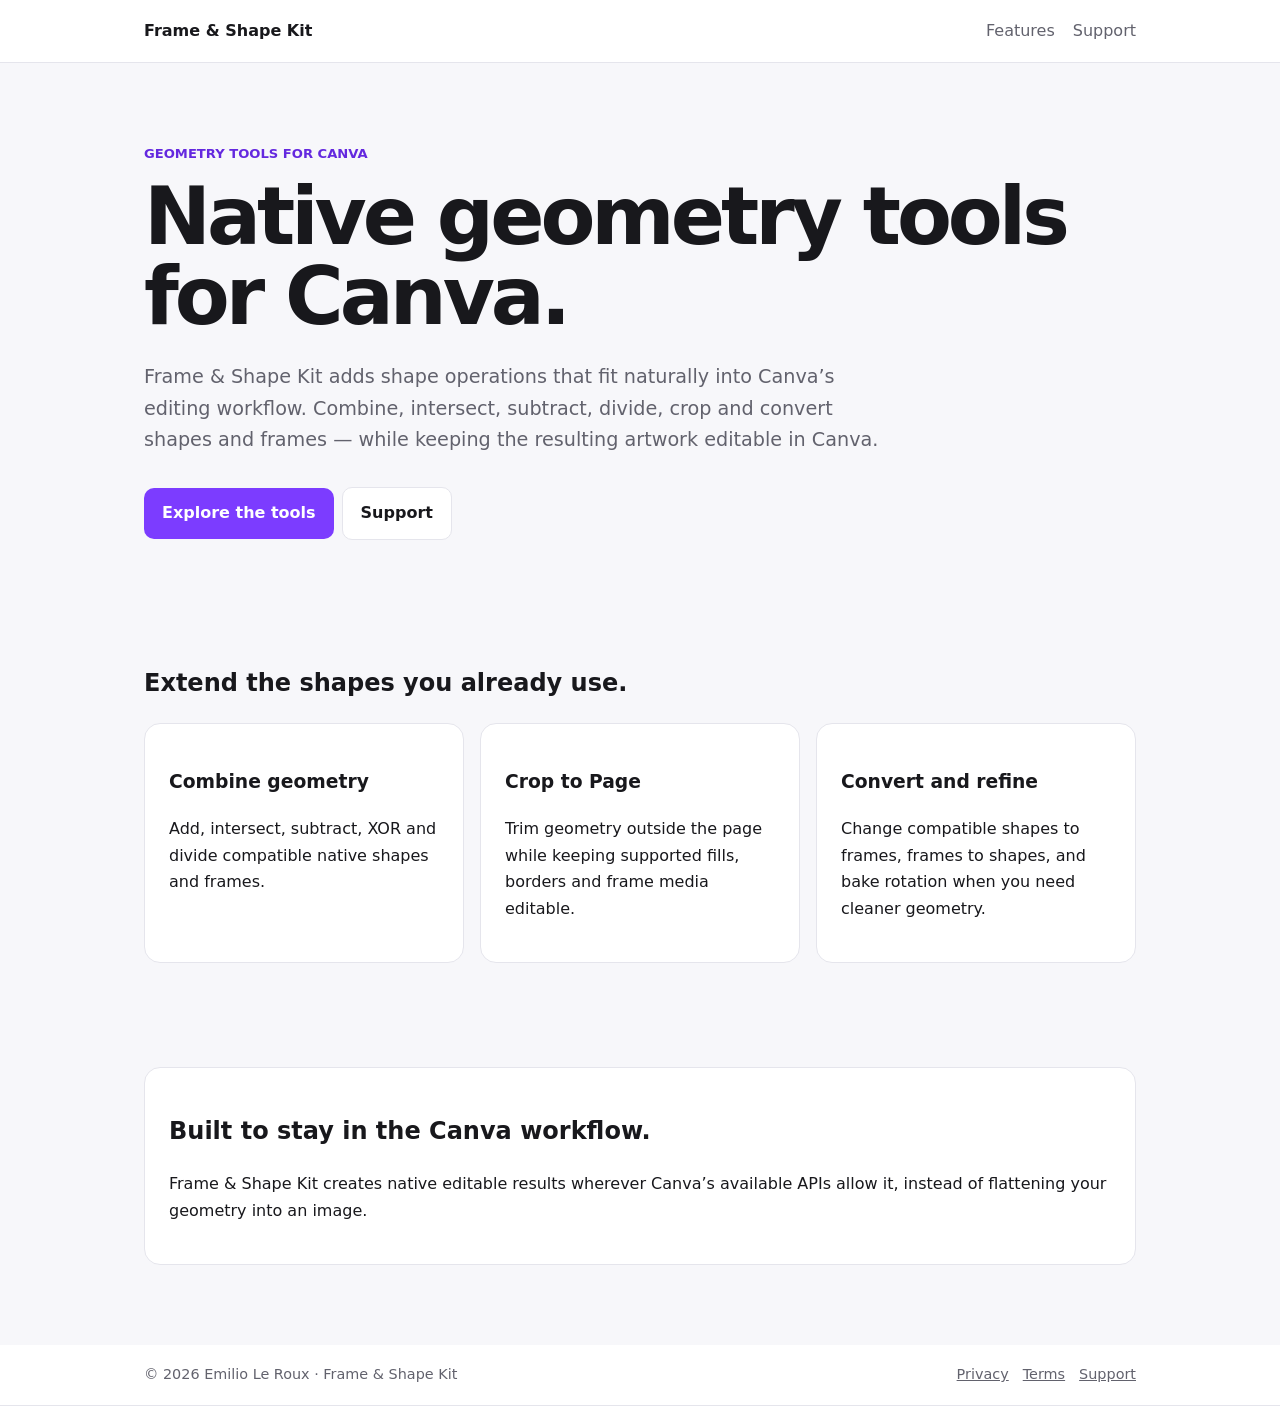
==== frame-shape-kit/index.html @ a9ca42bc "Create Frame & Shape Kit website" ====
<!doctype html><html lang="en"><head><meta charset="utf-8"><meta name="viewport" content="width=device-width,initial-scale=1"><title>Frame & Shape Kit — Geometry tools for Canva</title><meta name="description" content="Frame & Shape Kit for Canva"><link rel="stylesheet" href="/assets/css/styles.css"></head><body><header class="site-header"><nav class="nav"><a class="brand" href="/frame-shape-kit/">Frame &amp; Shape Kit</a><div class="nav-links"><a href="/frame-shape-kit/#features">Features</a><a href="/frame-shape-kit/support/">Support</a></div></nav></header><main><section class="hero"><div class="eyebrow">Geometry tools for Canva</div><h1>Native geometry tools for Canva.</h1><p>Frame &amp; Shape Kit adds shape operations that fit naturally into Canva’s editing workflow. Combine, intersect, subtract, divide, crop and convert shapes and frames — while keeping the resulting artwork editable in Canva.</p><a class="button" href="#features">Explore the tools</a><a class="button secondary" href="/frame-shape-kit/support/">Support</a></section><section class="section" id="features"><h2>Extend the shapes you already use.</h2><div class="grid"><div class="card"><h3>Combine geometry</h3><p>Add, intersect, subtract, XOR and divide compatible native shapes and frames.</p></div><div class="card"><h3>Crop to Page</h3><p>Trim geometry outside the page while keeping supported fills, borders and frame media editable.</p></div><div class="card"><h3>Convert and refine</h3><p>Change compatible shapes to frames, frames to shapes, and bake rotation when you need cleaner geometry.</p></div></div></section><section class="section"><div class="card"><h2>Built to stay in the Canva workflow.</h2><p>Frame &amp; Shape Kit creates native editable results wherever Canva’s available APIs allow it, instead of flattening your geometry into an image.</p></div></section></main><footer><div class="footer"><span>© 2026 Emilio Le Roux · Frame &amp; Shape Kit</span><span><a href="/frame-shape-kit/privacy/">Privacy</a><a href="/frame-shape-kit/terms/">Terms</a><a href="/frame-shape-kit/support/">Support</a></span></div></footer></body></html>
---- assets/css/styles.css ----
*{box-sizing:border-box}body{margin:0;font-family:Inter,system-ui,sans-serif;color:#18181c;background:#f7f7fa;line-height:1.65}a{color:#6428df}.nav,.footer{max-width:1040px;margin:auto;padding:18px 24px;display:flex;justify-content:space-between;gap:18px;flex-wrap:wrap}.site-header,footer{background:#fff;border-bottom:1px solid #e5e5ec}.brand{font-weight:800;color:#18181c;text-decoration:none}.nav-links{display:flex;gap:18px}.nav-links a{color:#62626d;text-decoration:none}.hero,.section{max-width:1040px;margin:auto;padding:80px 24px}.section{padding-top:24px}.eyebrow{color:#6428df;font-weight:800;text-transform:uppercase;font-size:.82rem}h1{font-size:clamp(2.6rem,7vw,5rem);line-height:1;letter-spacing:-.05em;margin:12px 0 24px}.hero p{max-width:740px;font-size:1.2rem;color:#62626d}.grid{display:grid;grid-template-columns:repeat(3,1fr);gap:16px}.card,.document{background:#fff;border:1px solid #e5e5ec;border-radius:16px;padding:24px}.document{max-width:800px;margin:56px auto;padding:48px}.document h1{font-size:clamp(2.3rem,5vw,3.8rem)}.document p,.document li{color:#404049}.note{background:#f1edff;border:1px solid #ded3ff;border-radius:12px;padding:16px}.button{display:inline-block;background:#7c3cff;color:#fff;text-decoration:none;font-weight:750;padding:12px 18px;border-radius:10px;margin:12px 8px 0 0}.button.secondary{background:#fff;color:#18181c;border:1px solid #e5e5ec}.footer{color:#62626d;font-size:.9rem}.footer a{margin-left:14px;color:#62626d}@media(max-width:760px){.grid{grid-template-columns:1fr}.document{margin:20px 14px;padding:26px 20px}}
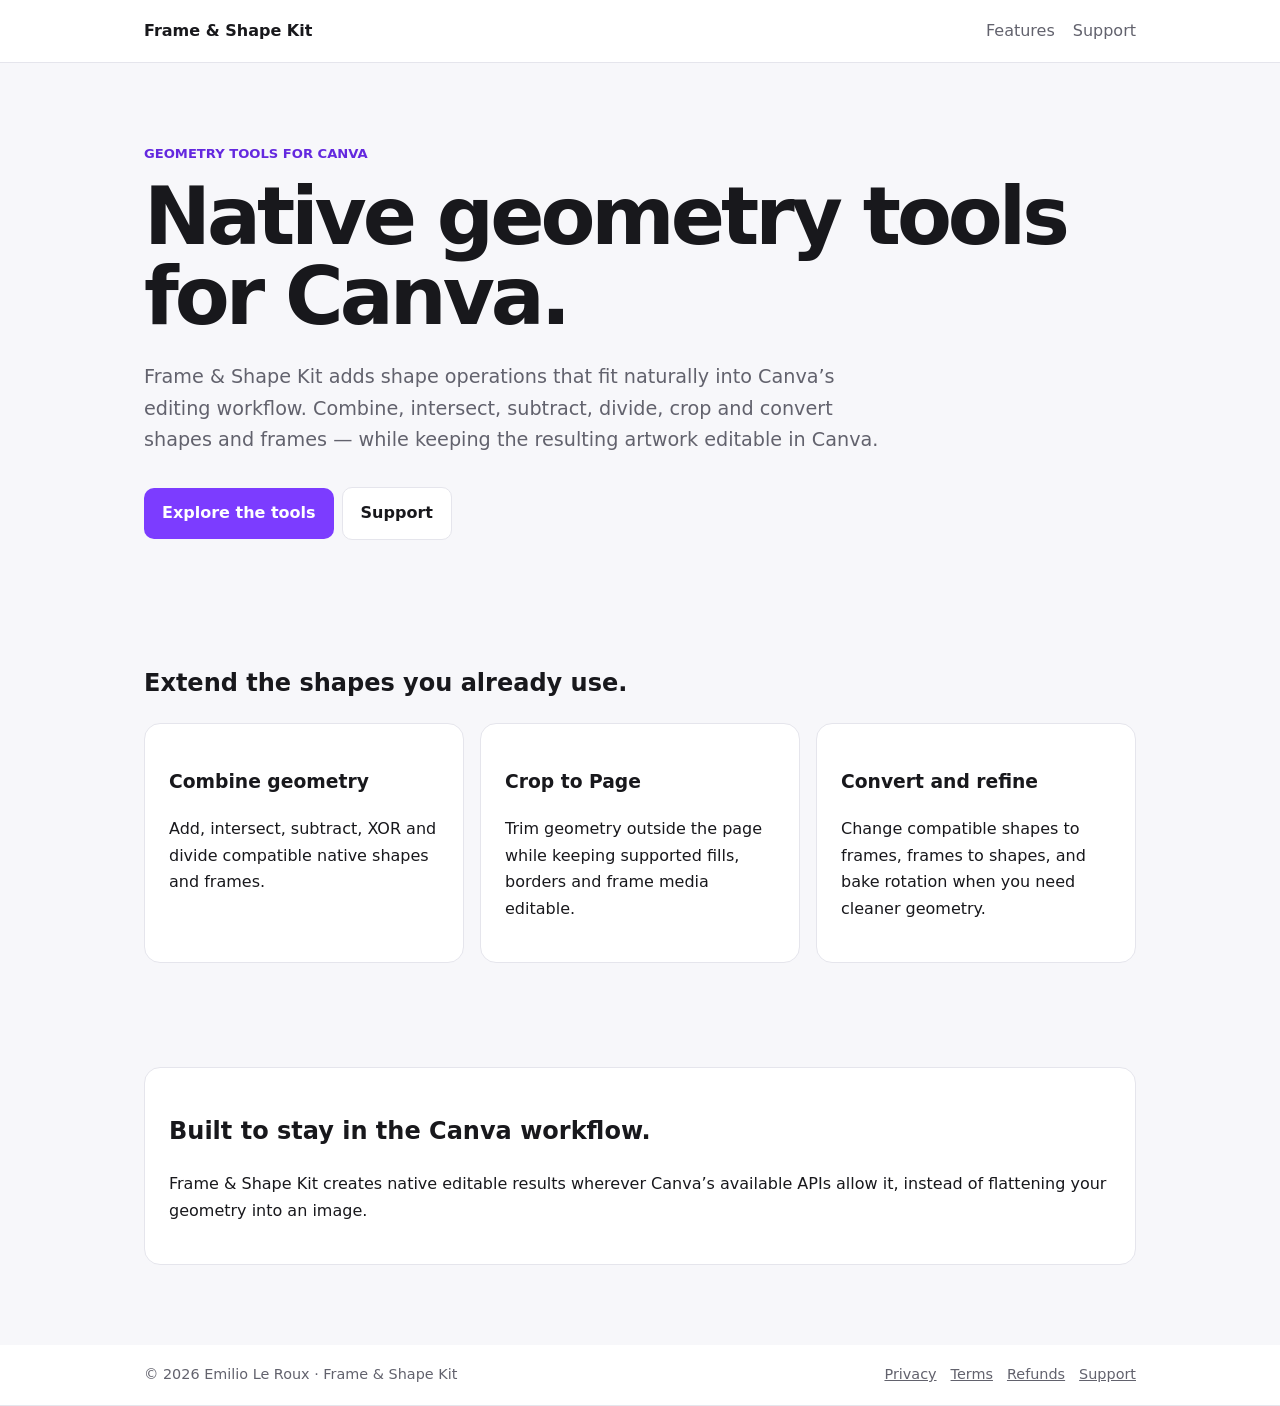
==== commit 77f44437: "Update index.html" ====
--- a/frame-shape-kit/index.html
+++ b/frame-shape-kit/index.html
@@ -1 +1 @@
-<!doctype html><html lang="en"><head><meta charset="utf-8"><meta name="viewport" content="width=device-width,initial-scale=1"><title>Frame & Shape Kit — Geometry tools for Canva</title><meta name="description" content="Frame & Shape Kit for Canva"><link rel="stylesheet" href="/assets/css/styles.css"></head><body><header class="site-header"><nav class="nav"><a class="brand" href="/frame-shape-kit/">Frame &amp; Shape Kit</a><div class="nav-links"><a href="/frame-shape-kit/#features">Features</a><a href="/frame-shape-kit/support/">Support</a></div></nav></header><main><section class="hero"><div class="eyebrow">Geometry tools for Canva</div><h1>Native geometry tools for Canva.</h1><p>Frame &amp; Shape Kit adds shape operations that fit naturally into Canva’s editing workflow. Combine, intersect, subtract, divide, crop and convert shapes and frames — while keeping the resulting artwork editable in Canva.</p><a class="button" href="#features">Explore the tools</a><a class="button secondary" href="/frame-shape-kit/support/">Support</a></section><section class="section" id="features"><h2>Extend the shapes you already use.</h2><div class="grid"><div class="card"><h3>Combine geometry</h3><p>Add, intersect, subtract, XOR and divide compatible native shapes and frames.</p></div><div class="card"><h3>Crop to Page</h3><p>Trim geometry outside the page while keeping supported fills, borders and frame media editable.</p></div><div class="card"><h3>Convert and refine</h3><p>Change compatible shapes to frames, frames to shapes, and bake rotation when you need cleaner geometry.</p></div></div></section><section class="section"><div class="card"><h2>Built to stay in the Canva workflow.</h2><p>Frame &amp; Shape Kit creates native editable results wherever Canva’s available APIs allow it, instead of flattening your geometry into an image.</p></div></section></main><footer><div class="footer"><span>© 2026 Emilio Le Roux · Frame &amp; Shape Kit</span><span><a href="/frame-shape-kit/privacy/">Privacy</a><a href="/frame-shape-kit/terms/">Terms</a><a href="/frame-shape-kit/support/">Support</a></span></div></footer></body></html>+<!doctype html><html lang="en"><head><meta charset="utf-8"><meta name="viewport" content="width=device-width,initial-scale=1"><title>Frame & Shape Kit — Geometry tools for Canva</title><meta name="description" content="Frame & Shape Kit for Canva"><link rel="stylesheet" href="/assets/css/styles.css"></head><body><header class="site-header"><nav class="nav"><a class="brand" href="/frame-shape-kit/">Frame &amp; Shape Kit</a><div class="nav-links"><a href="/frame-shape-kit/#features">Features</a><a href="/frame-shape-kit/support/">Support</a></div></nav></header><main><section class="hero"><div class="eyebrow">Geometry tools for Canva</div><h1>Native geometry tools for Canva.</h1><p>Frame &amp; Shape Kit adds shape operations that fit naturally into Canva’s editing workflow. Combine, intersect, subtract, divide, crop and convert shapes and frames — while keeping the resulting artwork editable in Canva.</p><a class="button" href="#features">Explore the tools</a><a class="button secondary" href="/frame-shape-kit/support/">Support</a></section><section class="section" id="features"><h2>Extend the shapes you already use.</h2><div class="grid"><div class="card"><h3>Combine geometry</h3><p>Add, intersect, subtract, XOR and divide compatible native shapes and frames.</p></div><div class="card"><h3>Crop to Page</h3><p>Trim geometry outside the page while keeping supported fills, borders and frame media editable.</p></div><div class="card"><h3>Convert and refine</h3><p>Change compatible shapes to frames, frames to shapes, and bake rotation when you need cleaner geometry.</p></div></div></section><section class="section"><div class="card"><h2>Built to stay in the Canva workflow.</h2><p>Frame &amp; Shape Kit creates native editable results wherever Canva’s available APIs allow it, instead of flattening your geometry into an image.</p></div></section></main><footer><div class="footer"><span>© 2026 Emilio Le Roux · Frame &amp; Shape Kit</span><span><a href="/frame-shape-kit/privacy/">Privacy</a><a href="/frame-shape-kit/terms/">Terms</a><a href="/frame-shape-kit/refunds/">Refunds</a><a href="/frame-shape-kit/support/">Support</a></span></div></footer></body></html>
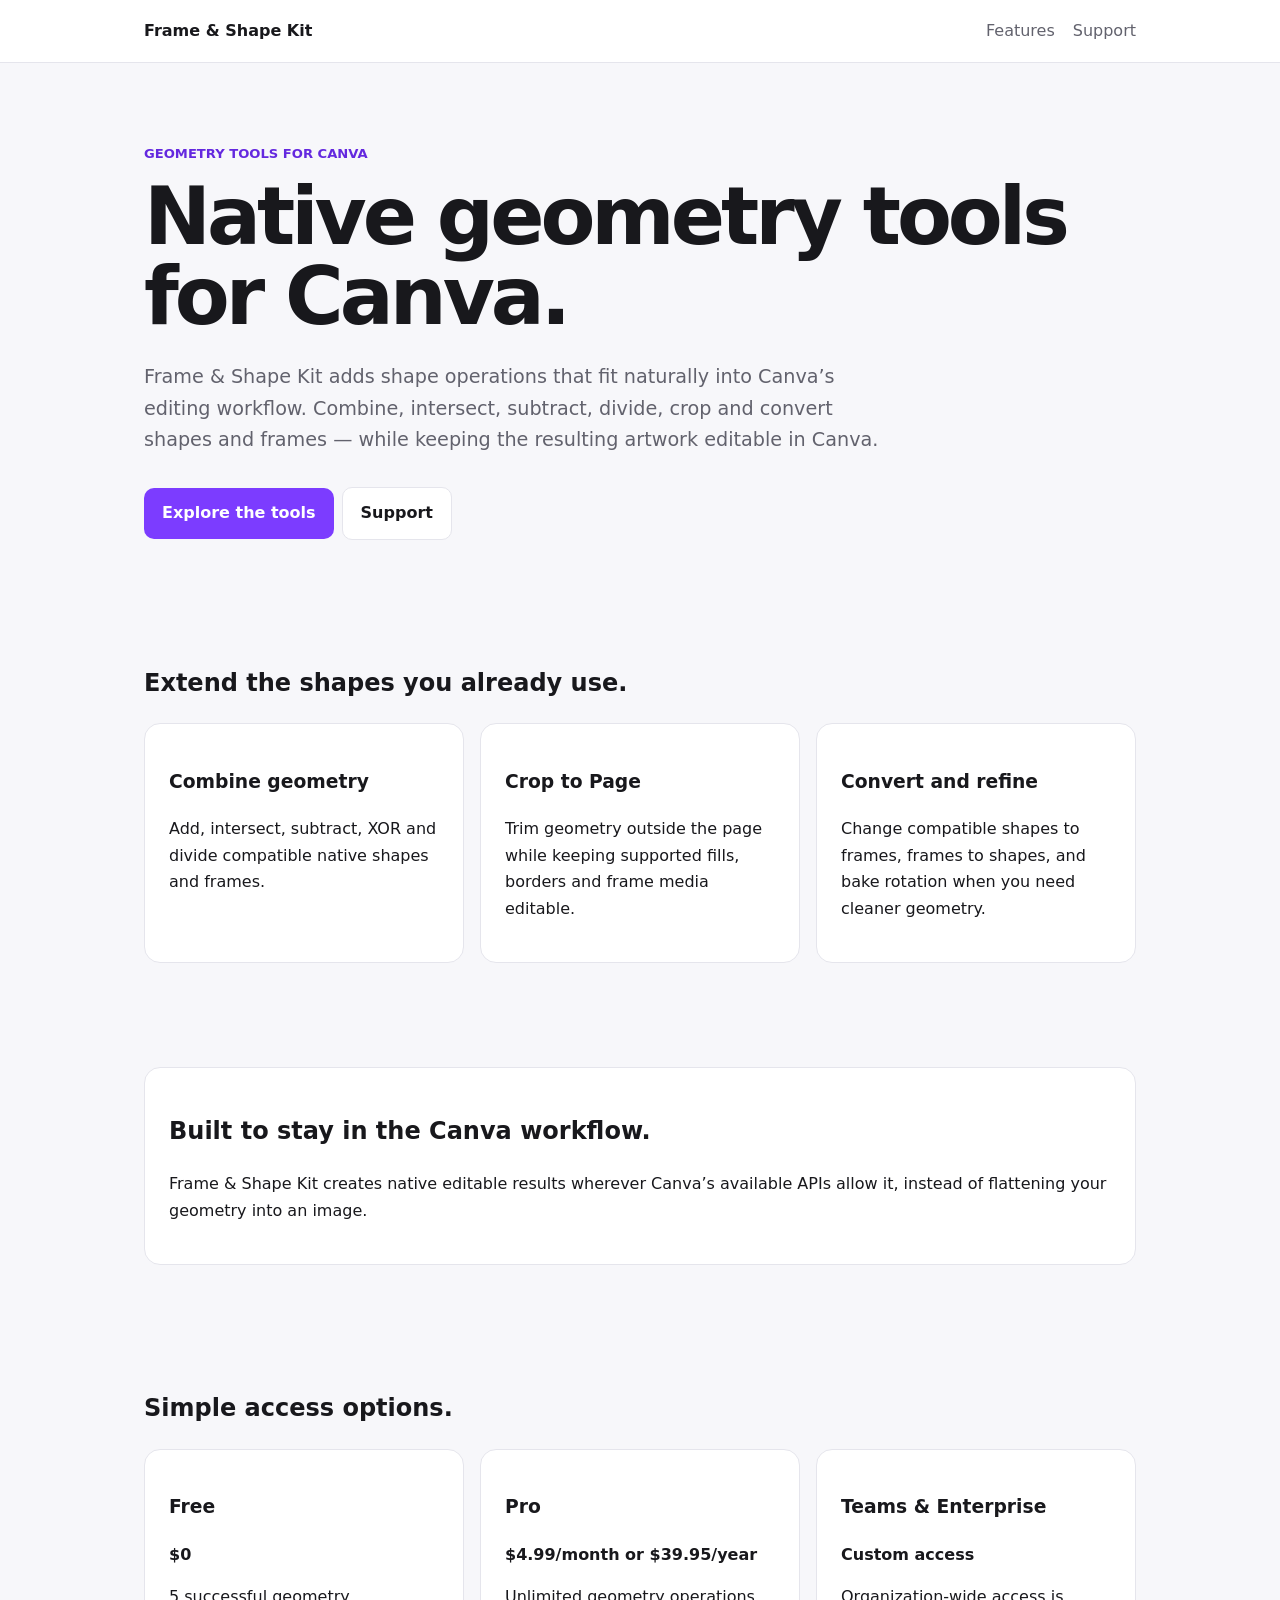
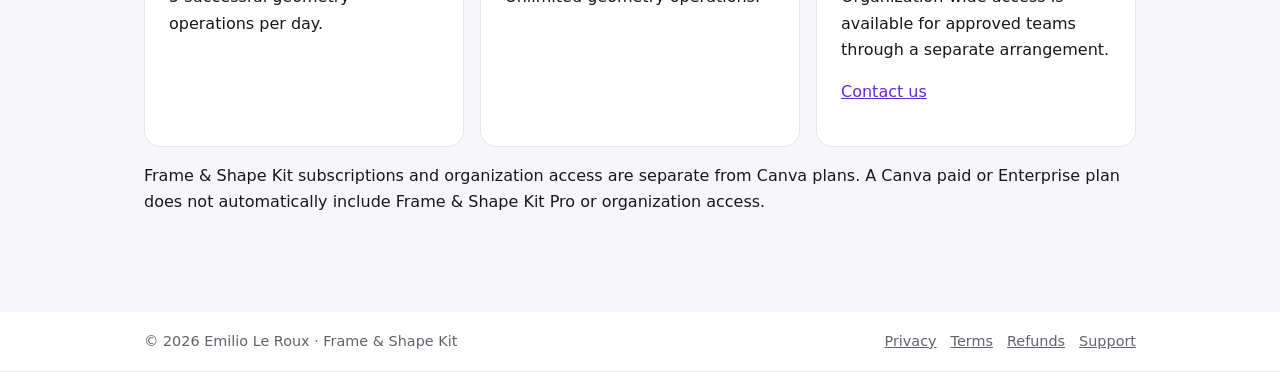
==== commit f74dd0e0: "Include pricing in main page Including Pricing" ====
--- a/frame-shape-kit/index.html
+++ b/frame-shape-kit/index.html
@@ -1 +1,97 @@
-<!doctype html><html lang="en"><head><meta charset="utf-8"><meta name="viewport" content="width=device-width,initial-scale=1"><title>Frame & Shape Kit — Geometry tools for Canva</title><meta name="description" content="Frame & Shape Kit for Canva"><link rel="stylesheet" href="/assets/css/styles.css"></head><body><header class="site-header"><nav class="nav"><a class="brand" href="/frame-shape-kit/">Frame &amp; Shape Kit</a><div class="nav-links"><a href="/frame-shape-kit/#features">Features</a><a href="/frame-shape-kit/support/">Support</a></div></nav></header><main><section class="hero"><div class="eyebrow">Geometry tools for Canva</div><h1>Native geometry tools for Canva.</h1><p>Frame &amp; Shape Kit adds shape operations that fit naturally into Canva’s editing workflow. Combine, intersect, subtract, divide, crop and convert shapes and frames — while keeping the resulting artwork editable in Canva.</p><a class="button" href="#features">Explore the tools</a><a class="button secondary" href="/frame-shape-kit/support/">Support</a></section><section class="section" id="features"><h2>Extend the shapes you already use.</h2><div class="grid"><div class="card"><h3>Combine geometry</h3><p>Add, intersect, subtract, XOR and divide compatible native shapes and frames.</p></div><div class="card"><h3>Crop to Page</h3><p>Trim geometry outside the page while keeping supported fills, borders and frame media editable.</p></div><div class="card"><h3>Convert and refine</h3><p>Change compatible shapes to frames, frames to shapes, and bake rotation when you need cleaner geometry.</p></div></div></section><section class="section"><div class="card"><h2>Built to stay in the Canva workflow.</h2><p>Frame &amp; Shape Kit creates native editable results wherever Canva’s available APIs allow it, instead of flattening your geometry into an image.</p></div></section></main><footer><div class="footer"><span>© 2026 Emilio Le Roux · Frame &amp; Shape Kit</span><span><a href="/frame-shape-kit/privacy/">Privacy</a><a href="/frame-shape-kit/terms/">Terms</a><a href="/frame-shape-kit/refunds/">Refunds</a><a href="/frame-shape-kit/support/">Support</a></span></div></footer></body></html>+<!doctype html>
+<html lang="en">
+
+<head>
+    <meta charset="utf-8">
+    <meta name="viewport" content="width=device-width,initial-scale=1">
+    <title>Frame & Shape Kit — Geometry tools for Canva</title>
+    <meta name="description" content="Frame & Shape Kit for Canva">
+    <link rel="stylesheet" href="/assets/css/styles.css">
+</head>
+
+<body>
+    <header class="site-header">
+        <nav class="nav"><a class="brand" href="/frame-shape-kit/">Frame &amp; Shape Kit</a>
+            <div class="nav-links"><a href="/frame-shape-kit/#features">Features</a><a
+                    href="/frame-shape-kit/support/">Support</a></div>
+        </nav>
+    </header>
+    <main>
+        <section class="hero">
+            <div class="eyebrow">Geometry tools for Canva</div>
+            <h1>Native geometry tools for Canva.</h1>
+            <p>Frame &amp; Shape Kit adds shape operations that fit naturally into Canva’s editing workflow. Combine,
+                intersect, subtract, divide, crop and convert shapes and frames — while keeping the resulting artwork
+                editable in Canva.</p><a class="button" href="#features">Explore the tools</a><a
+                class="button secondary" href="/frame-shape-kit/support/">Support</a>
+        </section>
+        <section class="section" id="features">
+            <h2>Extend the shapes you already use.</h2>
+            <div class="grid">
+                <div class="card">
+                    <h3>Combine geometry</h3>
+                    <p>Add, intersect, subtract, XOR and divide compatible native shapes and frames.</p>
+                </div>
+                <div class="card">
+                    <h3>Crop to Page</h3>
+                    <p>Trim geometry outside the page while keeping supported fills, borders and frame media editable.
+                    </p>
+                </div>
+                <div class="card">
+                    <h3>Convert and refine</h3>
+                    <p>Change compatible shapes to frames, frames to shapes, and bake rotation when you need cleaner
+                        geometry.</p>
+                </div>
+            </div>
+        </section>
+        <section class="section">
+            <div class="card">
+                <h2>Built to stay in the Canva workflow.</h2>
+                <p>Frame &amp; Shape Kit creates native editable results wherever Canva’s available APIs allow it,
+                    instead of flattening your geometry into an image.</p>
+            </div>
+        </section>
+    </main>
+
+    <section class="section" id="pricing">
+        <h2>Simple access options.</h2>
+        <div class="grid">
+            <div class="card">
+                <h3>Free</h3>
+                <p><strong>$0</strong></p>
+                <p>5 successful geometry operations per day.</p>
+            </div>
+
+            <div class="card">
+                <h3>Pro</h3>
+                <p><strong>$4.99/month or $39.95/year</strong></p>
+                <p>Unlimited geometry operations.</p>
+            </div>
+
+            <div class="card">
+                <h3>Teams &amp; Enterprise</h3>
+                <p><strong>Custom access</strong></p>
+                <p>Organization-wide access is available for approved teams through a separate arrangement.</p>
+                <p><a href="mailto:frameshapekit@gmail.com">Contact us</a></p>
+            </div>
+        </div>
+
+        <p>
+            Frame &amp; Shape Kit subscriptions and organization access are separate
+            from Canva plans. A Canva paid or Enterprise plan does not automatically
+            include Frame &amp; Shape Kit Pro or organization access.
+        </p>
+    </section>
+
+
+
+
+    <footer>
+        <div class="footer"><span>© 2026 Emilio Le Roux · Frame &amp; Shape Kit</span><span><a
+                    href="/frame-shape-kit/privacy/">Privacy</a><a href="/frame-shape-kit/terms/">Terms</a><a
+                    href="/frame-shape-kit/refunds/">Refunds</a><a href="/frame-shape-kit/support/">Support</a></span>
+        </div>
+    </footer>
+</body>
+
+</html>
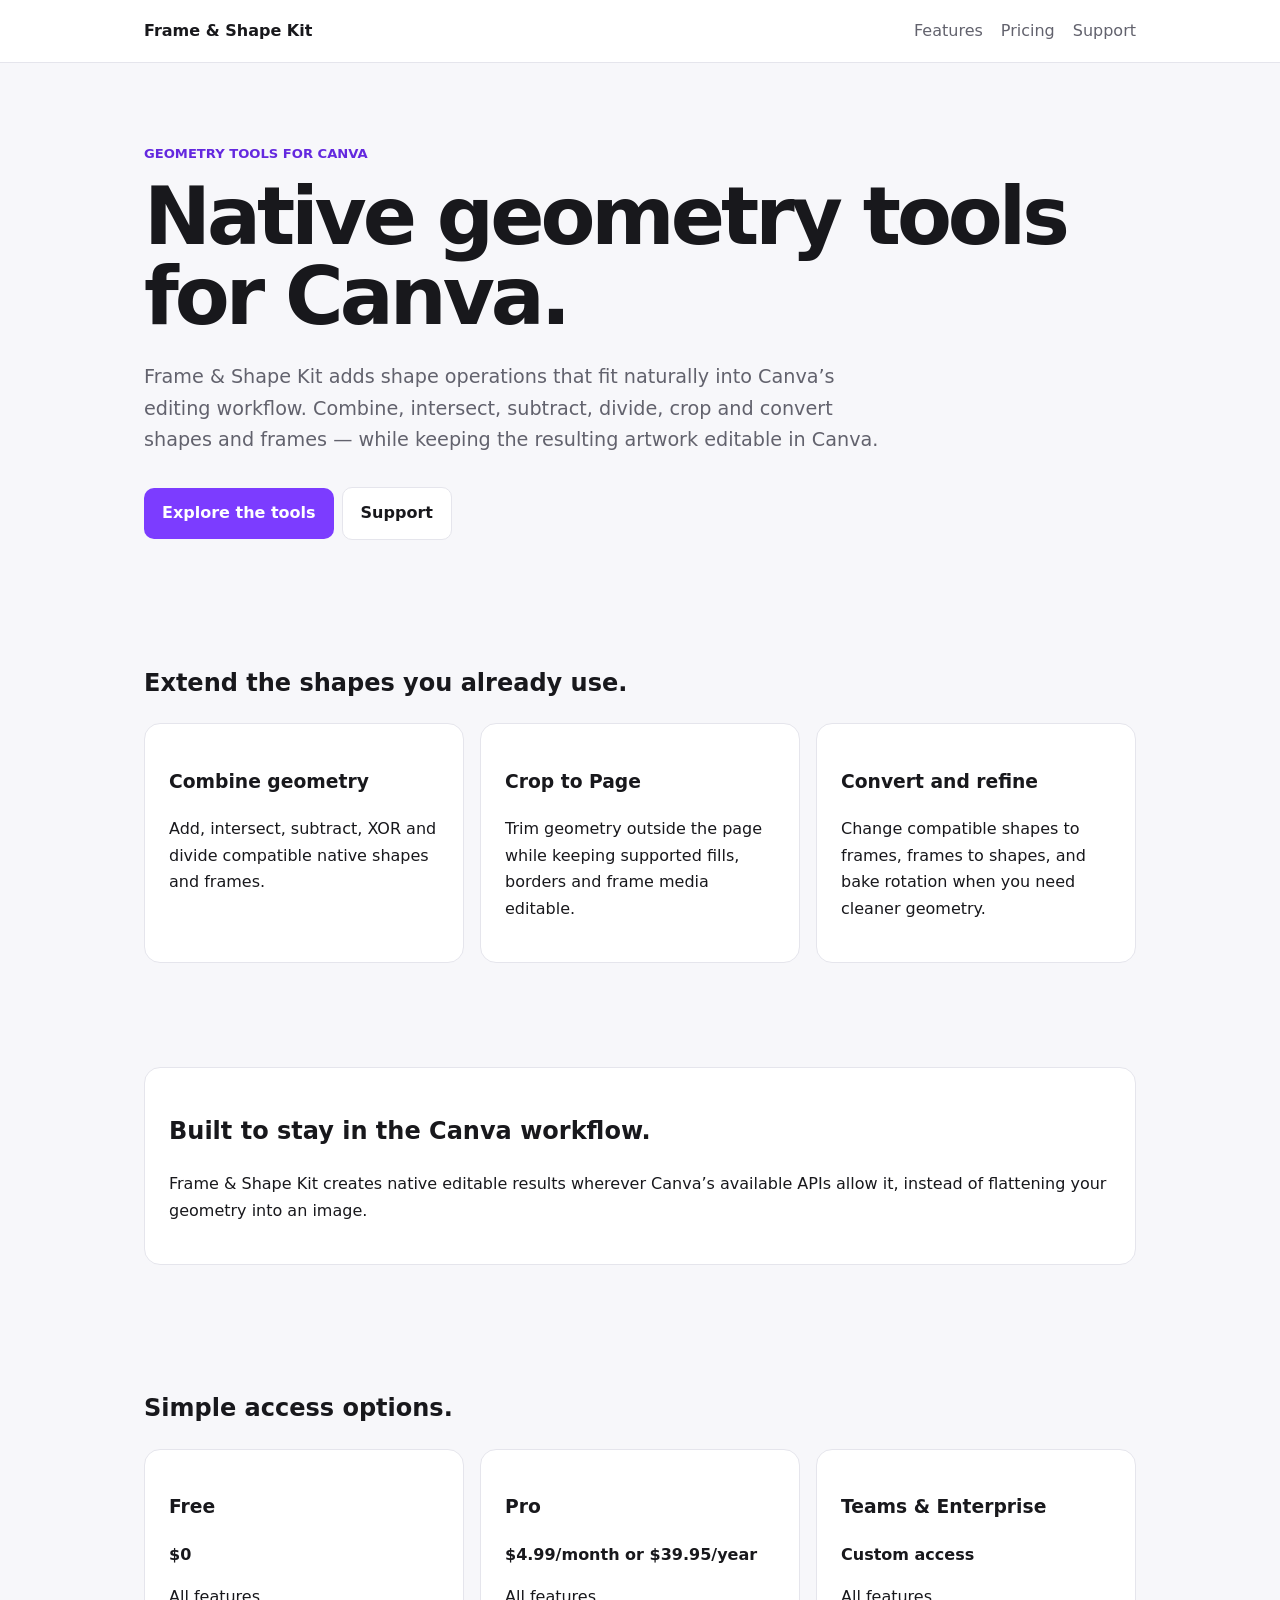
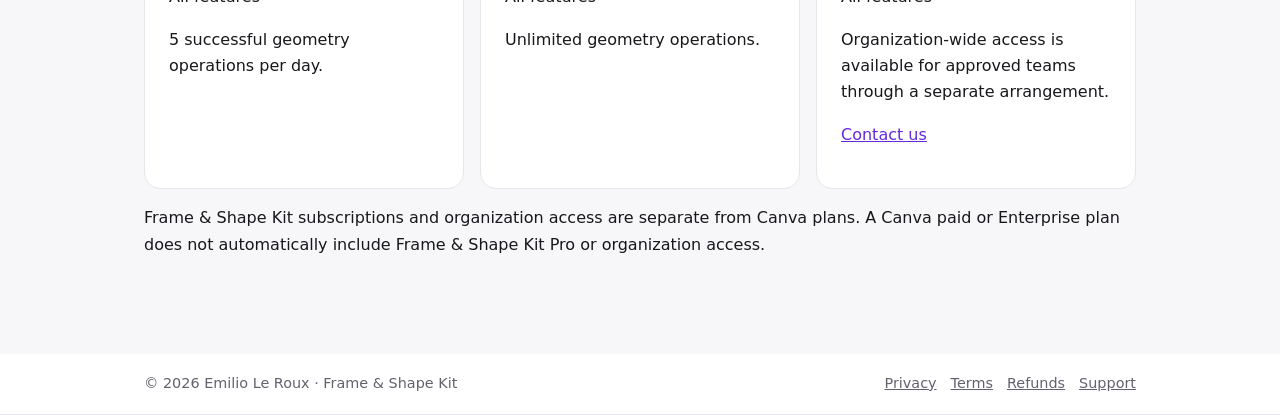
==== commit 500a15a7: "Improved price cards" ====
--- a/frame-shape-kit/index.html
+++ b/frame-shape-kit/index.html
@@ -12,8 +12,11 @@
 <body>
     <header class="site-header">
         <nav class="nav"><a class="brand" href="/frame-shape-kit/">Frame &amp; Shape Kit</a>
-            <div class="nav-links"><a href="/frame-shape-kit/#features">Features</a><a
-                    href="/frame-shape-kit/support/">Support</a></div>
+            <div class="nav-links">
+                <a href="/frame-shape-kit/#features">Features</a>
+                <a href="/frame-shape-kit/#pricing">Pricing</a>
+                <a href="/frame-shape-kit/support/">Support</a>
+            </div>
         </nav>
     </header>
     <main>
@@ -59,18 +62,21 @@
             <div class="card">
                 <h3>Free</h3>
                 <p><strong>$0</strong></p>
+                <p>All features</p>
                 <p>5 successful geometry operations per day.</p>
             </div>
 
             <div class="card">
                 <h3>Pro</h3>
                 <p><strong>$4.99/month or $39.95/year</strong></p>
+                <p>All features</p>
                 <p>Unlimited geometry operations.</p>
             </div>
 
             <div class="card">
                 <h3>Teams &amp; Enterprise</h3>
                 <p><strong>Custom access</strong></p>
+                <p>All features</p>
                 <p>Organization-wide access is available for approved teams through a separate arrangement.</p>
                 <p><a href="mailto:frameshapekit@gmail.com">Contact us</a></p>
             </div>
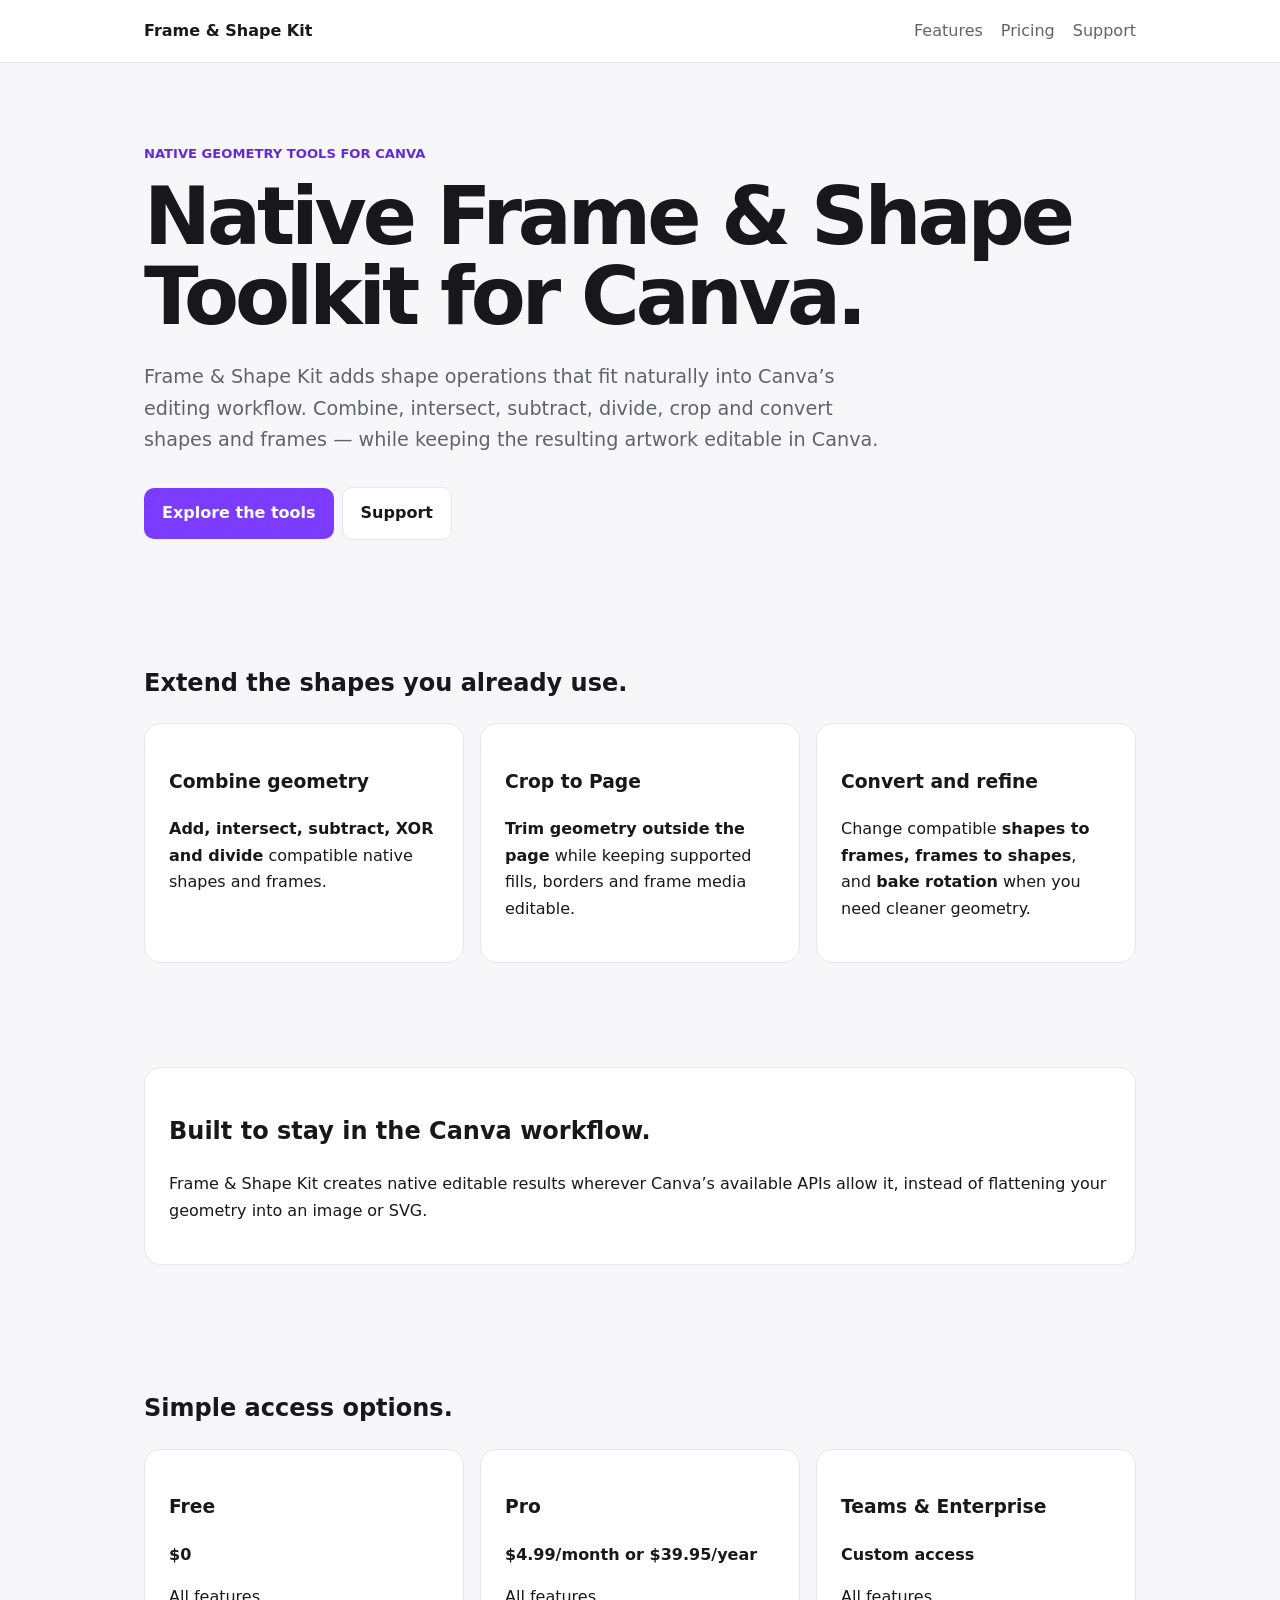
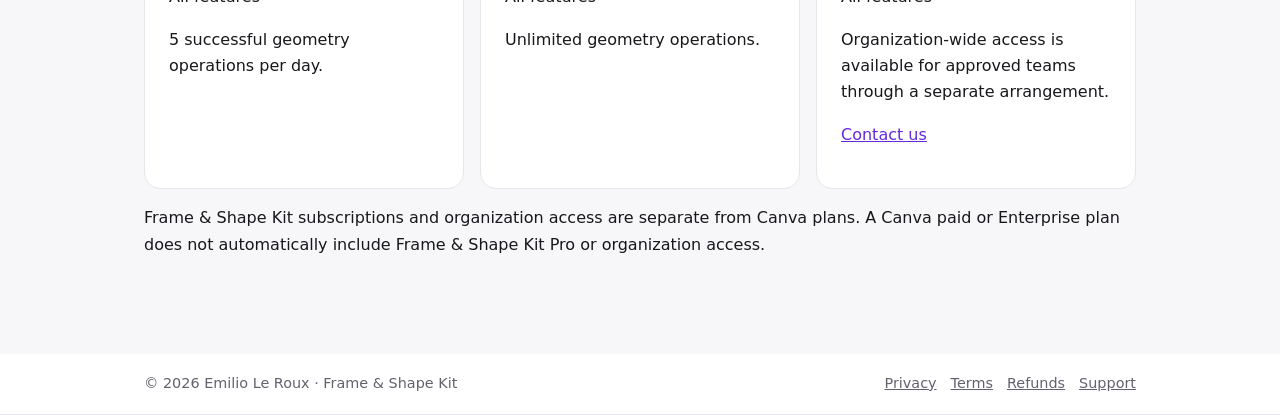
==== commit 08715de5: "Update index.html" ====
--- a/frame-shape-kit/index.html
+++ b/frame-shape-kit/index.html
@@ -4,7 +4,7 @@
 <head>
     <meta charset="utf-8">
     <meta name="viewport" content="width=device-width,initial-scale=1">
-    <title>Frame & Shape Kit — Geometry tools for Canva</title>
+    <title>Frame & Shape Kit — Native geometry toolkit for Canva</title>
     <meta name="description" content="Frame & Shape Kit for Canva">
     <link rel="stylesheet" href="/assets/css/styles.css">
 </head>
@@ -21,8 +21,8 @@
     </header>
     <main>
         <section class="hero">
-            <div class="eyebrow">Geometry tools for Canva</div>
-            <h1>Native geometry tools for Canva.</h1>
+            <div class="eyebrow">Native Geometry tools for Canva</div>
+            <h1>Native Frame & Shape Toolkit for Canva.</h1>
             <p>Frame &amp; Shape Kit adds shape operations that fit naturally into Canva’s editing workflow. Combine,
                 intersect, subtract, divide, crop and convert shapes and frames — while keeping the resulting artwork
                 editable in Canva.</p><a class="button" href="#features">Explore the tools</a><a
@@ -33,16 +33,16 @@
             <div class="grid">
                 <div class="card">
                     <h3>Combine geometry</h3>
-                    <p>Add, intersect, subtract, XOR and divide compatible native shapes and frames.</p>
+                    <p><b>Add, intersect, subtract, XOR and divide</b> compatible native shapes and frames.</p>
                 </div>
                 <div class="card">
                     <h3>Crop to Page</h3>
-                    <p>Trim geometry outside the page while keeping supported fills, borders and frame media editable.
+                    <p><b>Trim geometry outside the page</b> while keeping supported fills, borders and frame media editable.
                     </p>
                 </div>
                 <div class="card">
                     <h3>Convert and refine</h3>
-                    <p>Change compatible shapes to frames, frames to shapes, and bake rotation when you need cleaner
+                    <p>Change compatible <b>shapes to frames, frames to shapes</b>, and <b>bake rotation</b> when you need cleaner
                         geometry.</p>
                 </div>
             </div>
@@ -51,7 +51,7 @@
             <div class="card">
                 <h2>Built to stay in the Canva workflow.</h2>
                 <p>Frame &amp; Shape Kit creates native editable results wherever Canva’s available APIs allow it,
-                    instead of flattening your geometry into an image.</p>
+                    instead of flattening your geometry into an image or SVG.</p>
             </div>
         </section>
     </main>
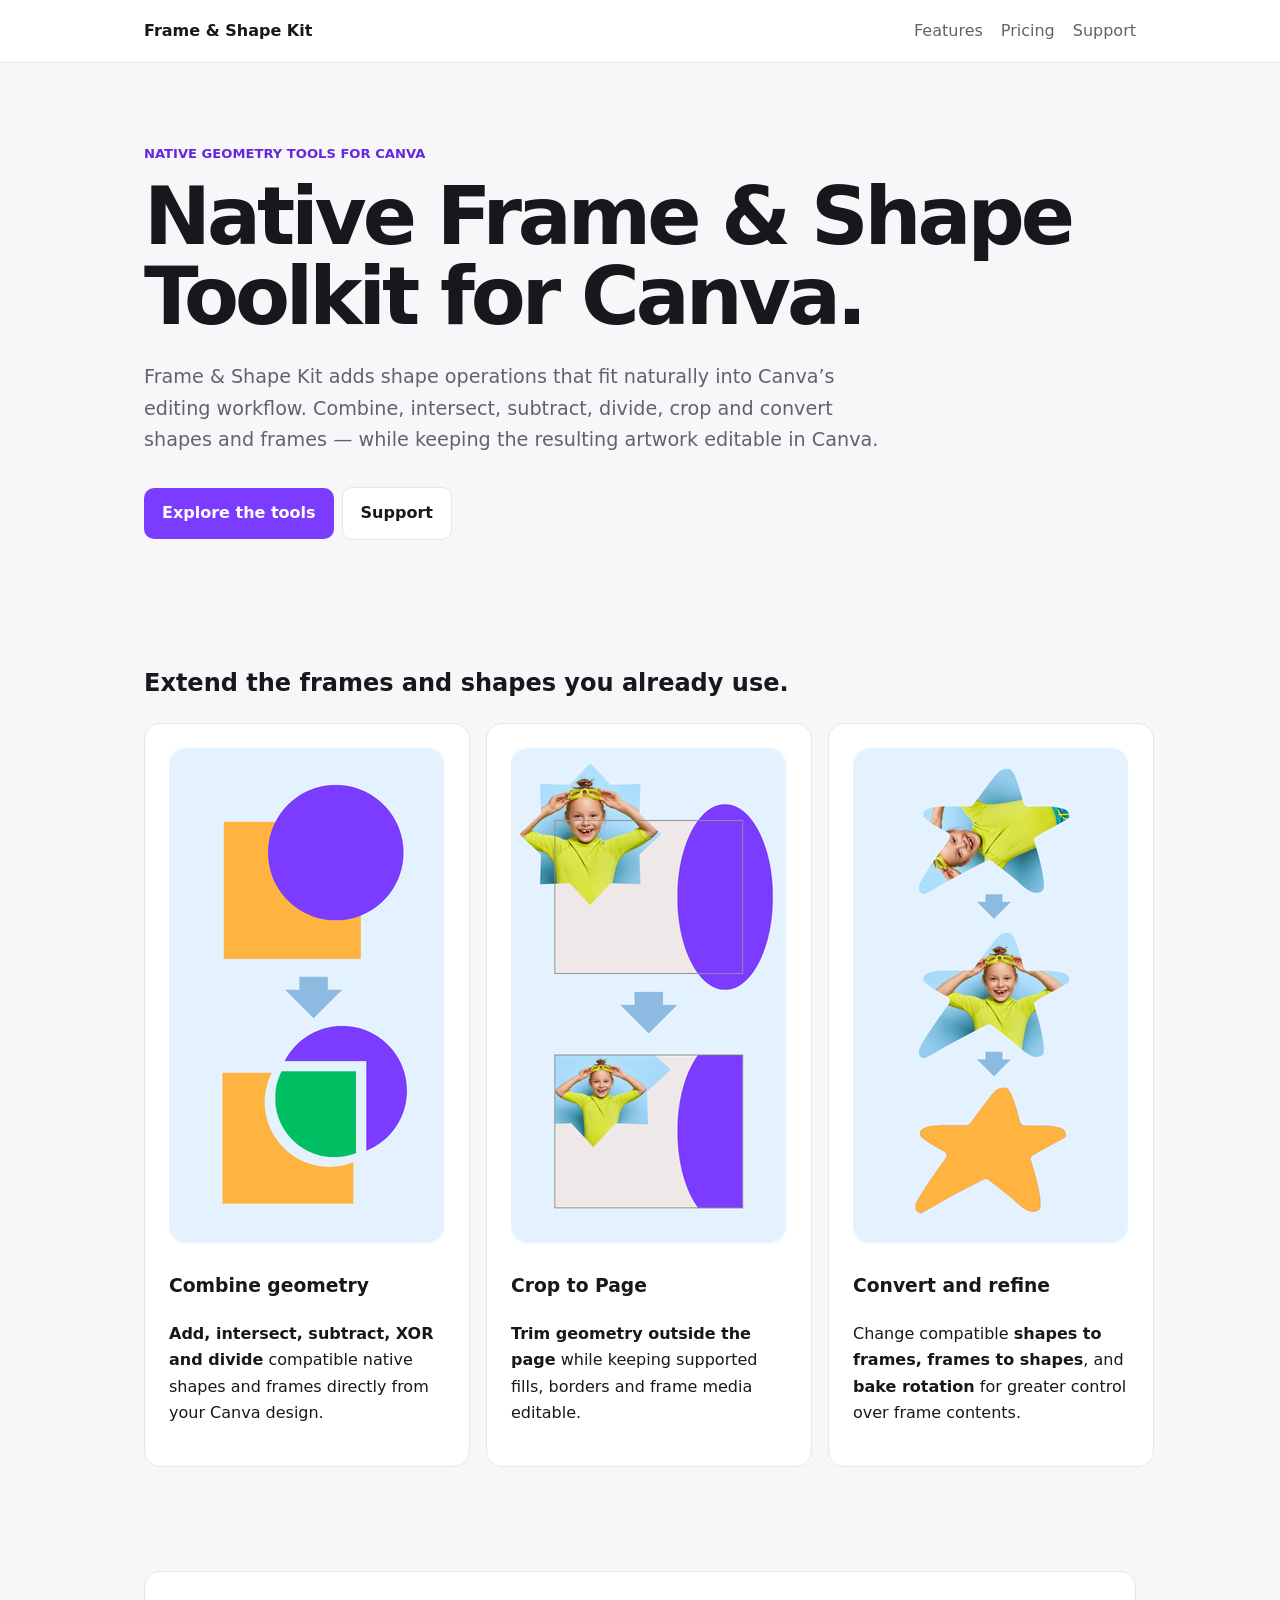
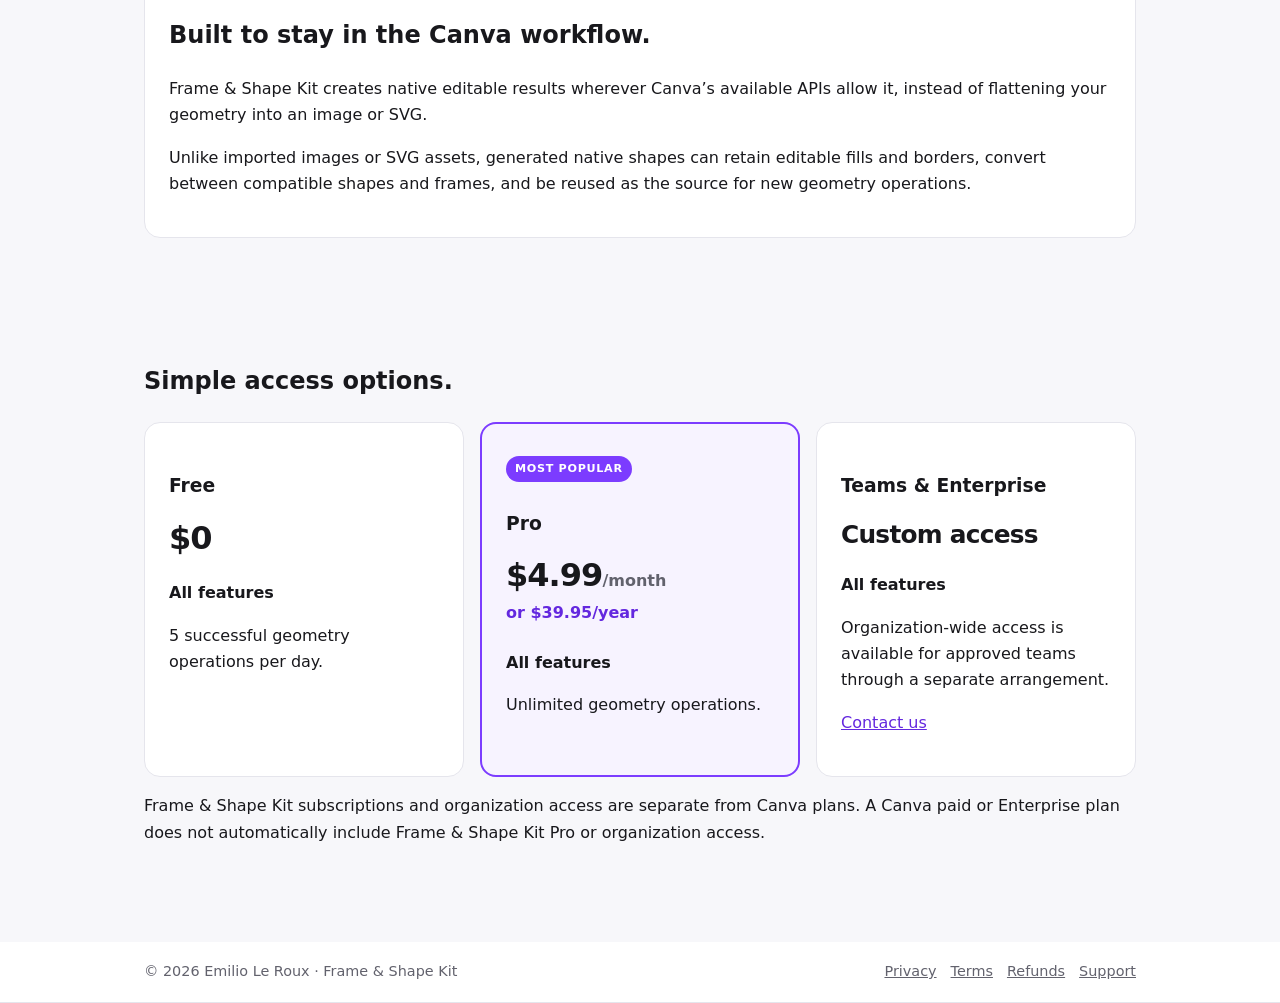
==== commit d595ca4c: "Improved landing page Adding pricing style and feature images." ====
--- a/frame-shape-kit/index.html
+++ b/frame-shape-kit/index.html
@@ -21,7 +21,7 @@
     </header>
     <main>
         <section class="hero">
-            <div class="eyebrow">Native Geometry tools for Canva</div>
+            <div class="eyebrow">Native geometry tools for Canva</div>
             <h1>Native Frame & Shape Toolkit for Canva.</h1>
             <p>Frame &amp; Shape Kit adds shape operations that fit naturally into Canva’s editing workflow. Combine,
                 intersect, subtract, divide, crop and convert shapes and frames — while keeping the resulting artwork
@@ -29,21 +29,30 @@
                 class="button secondary" href="/frame-shape-kit/support/">Support</a>
         </section>
         <section class="section" id="features">
-            <h2>Extend the shapes you already use.</h2>
+            <h2>Extend the frames and shapes you already use.</h2>
             <div class="grid">
                 <div class="card">
+                    <img class="feature-image" src="/frame-shape-kit/images/card1.png"
+                        alt="Example of combining overlapping native shapes in Canva">
                     <h3>Combine geometry</h3>
-                    <p><b>Add, intersect, subtract, XOR and divide</b> compatible native shapes and frames.</p>
+                    <p><b>Add, intersect, subtract, XOR and divide</b> compatible native shapes and frames directly from
+                        your Canva design.</p>
                 </div>
+
                 <div class="card">
+                    <img class="feature-image" src="/frame-shape-kit/images/card2.png"
+                        alt="Example of cropping shapes and frame media to the Canva page">
                     <h3>Crop to Page</h3>
-                    <p><b>Trim geometry outside the page</b> while keeping supported fills, borders and frame media editable.
-                    </p>
+                    <p><b>Trim geometry outside the page</b> while keeping supported fills, borders and frame media
+                        editable.</p>
                 </div>
+
                 <div class="card">
+                    <img class="feature-image" src="/frame-shape-kit/images/card3.png"
+                        alt="Example of converting a Canva frame into an editable native shape">
                     <h3>Convert and refine</h3>
-                    <p>Change compatible <b>shapes to frames, frames to shapes</b>, and <b>bake rotation</b> when you need cleaner
-                        geometry.</p>
+                    <p>Change compatible <b>shapes to frames, frames to shapes</b>, and <b>bake rotation</b> for greater
+                        control over frame contents.</p>
                 </div>
             </div>
         </section>
@@ -52,42 +61,49 @@
                 <h2>Built to stay in the Canva workflow.</h2>
                 <p>Frame &amp; Shape Kit creates native editable results wherever Canva’s available APIs allow it,
                     instead of flattening your geometry into an image or SVG.</p>
+                <p>Unlike imported images or SVG assets, generated native shapes can retain editable fills and borders,
+                    convert between compatible shapes and frames, and be reused as the source for new geometry
+                    operations.</p>
             </div>
         </section>
-    </main>
 
-    <section class="section" id="pricing">
-        <h2>Simple access options.</h2>
-        <div class="grid">
-            <div class="card">
-                <h3>Free</h3>
-                <p><strong>$0</strong></p>
-                <p>All features</p>
-                <p>5 successful geometry operations per day.</p>
+
+        <section class="section" id="pricing">
+            <h2>Simple access options.</h2>
+            <div class="grid">
+                <div class="card pricing-card">
+                    <h3>Free</h3>
+                    <p class="price">$0</p>
+                    <p class="plan-feature"><strong>All features</strong></p>
+                    <p>5 successful geometry operations per day.</p>
+                </div>
+
+                <div class="card pricing-card pricing-card-pro">
+                    <div class="plan-label">MOST POPULAR</div>
+                    <h3>Pro</h3>
+                    <p class="price">$4.99<span>/month</span></p>
+                    <p class="yearly-price">or $39.95/year</p>
+                    <p class="plan-feature"><strong>All features</strong></p>
+                    <p>Unlimited geometry operations.</p>
+                </div>
+
+                <div class="card pricing-card">
+                    <h3>Teams &amp; Enterprise</h3>
+                    <p class="price price-custom">Custom access</p>
+                    <p class="plan-feature"><strong>All features</strong></p>
+                    <p>Organization-wide access is available for approved teams through a separate arrangement.</p>
+                    <p><a href="mailto:frameshapekit@gmail.com">Contact us</a></p>
+                </div>
             </div>
 
-            <div class="card">
-                <h3>Pro</h3>
-                <p><strong>$4.99/month or $39.95/year</strong></p>
-                <p>All features</p>
-                <p>Unlimited geometry operations.</p>
-            </div>
+            <p>
+                Frame &amp; Shape Kit subscriptions and organization access are separate
+                from Canva plans. A Canva paid or Enterprise plan does not automatically
+                include Frame &amp; Shape Kit Pro or organization access.
+            </p>
+        </section>
 
-            <div class="card">
-                <h3>Teams &amp; Enterprise</h3>
-                <p><strong>Custom access</strong></p>
-                <p>All features</p>
-                <p>Organization-wide access is available for approved teams through a separate arrangement.</p>
-                <p><a href="mailto:frameshapekit@gmail.com">Contact us</a></p>
-            </div>
-        </div>
-
-        <p>
-            Frame &amp; Shape Kit subscriptions and organization access are separate
-            from Canva plans. A Canva paid or Enterprise plan does not automatically
-            include Frame &amp; Shape Kit Pro or organization access.
-        </p>
-    </section>
+    </main>
 
 
 
--- a/assets/css/styles.css
+++ b/assets/css/styles.css
@@ -1 +1,205 @@
-*{box-sizing:border-box}body{margin:0;font-family:Inter,system-ui,sans-serif;color:#18181c;background:#f7f7fa;line-height:1.65}a{color:#6428df}.nav,.footer{max-width:1040px;margin:auto;padding:18px 24px;display:flex;justify-content:space-between;gap:18px;flex-wrap:wrap}.site-header,footer{background:#fff;border-bottom:1px solid #e5e5ec}.brand{font-weight:800;color:#18181c;text-decoration:none}.nav-links{display:flex;gap:18px}.nav-links a{color:#62626d;text-decoration:none}.hero,.section{max-width:1040px;margin:auto;padding:80px 24px}.section{padding-top:24px}.eyebrow{color:#6428df;font-weight:800;text-transform:uppercase;font-size:.82rem}h1{font-size:clamp(2.6rem,7vw,5rem);line-height:1;letter-spacing:-.05em;margin:12px 0 24px}.hero p{max-width:740px;font-size:1.2rem;color:#62626d}.grid{display:grid;grid-template-columns:repeat(3,1fr);gap:16px}.card,.document{background:#fff;border:1px solid #e5e5ec;border-radius:16px;padding:24px}.document{max-width:800px;margin:56px auto;padding:48px}.document h1{font-size:clamp(2.3rem,5vw,3.8rem)}.document p,.document li{color:#404049}.note{background:#f1edff;border:1px solid #ded3ff;border-radius:12px;padding:16px}.button{display:inline-block;background:#7c3cff;color:#fff;text-decoration:none;font-weight:750;padding:12px 18px;border-radius:10px;margin:12px 8px 0 0}.button.secondary{background:#fff;color:#18181c;border:1px solid #e5e5ec}.footer{color:#62626d;font-size:.9rem}.footer a{margin-left:14px;color:#62626d}@media(max-width:760px){.grid{grid-template-columns:1fr}.document{margin:20px 14px;padding:26px 20px}}+* {
+    box-sizing: border-box
+}
+
+body {
+    margin: 0;
+    font-family: Inter, system-ui, sans-serif;
+    color: #18181c;
+    background: #f7f7fa;
+    line-height: 1.65
+}
+
+a {
+    color: #6428df
+}
+
+.nav,
+.footer {
+    max-width: 1040px;
+    margin: auto;
+    padding: 18px 24px;
+    display: flex;
+    justify-content: space-between;
+    gap: 18px;
+    flex-wrap: wrap
+}
+
+.site-header,
+footer {
+    background: #fff;
+    border-bottom: 1px solid #e5e5ec
+}
+
+.brand {
+    font-weight: 800;
+    color: #18181c;
+    text-decoration: none
+}
+
+.nav-links {
+    display: flex;
+    gap: 18px
+}
+
+.nav-links a {
+    color: #62626d;
+    text-decoration: none
+}
+
+.hero,
+.section {
+    max-width: 1040px;
+    margin: auto;
+    padding: 80px 24px
+}
+
+.section {
+    padding-top: 24px
+}
+
+.eyebrow {
+    color: #6428df;
+    font-weight: 800;
+    text-transform: uppercase;
+    font-size: .82rem
+}
+
+h1 {
+    font-size: clamp(2.6rem, 7vw, 5rem);
+    line-height: 1;
+    letter-spacing: -.05em;
+    margin: 12px 0 24px
+}
+
+.hero p {
+    max-width: 740px;
+    font-size: 1.2rem;
+    color: #62626d
+}
+
+.grid {
+    display: grid;
+    grid-template-columns: repeat(3, 1fr);
+    gap: 16px
+}
+
+.card,
+.document {
+    background: #fff;
+    border: 1px solid #e5e5ec;
+    border-radius: 16px;
+    padding: 24px
+}
+
+.document {
+    max-width: 800px;
+    margin: 56px auto;
+    padding: 48px
+}
+
+.document h1 {
+    font-size: clamp(2.3rem, 5vw, 3.8rem)
+}
+
+.document p,
+.document li {
+    color: #404049
+}
+
+.note {
+    background: #f1edff;
+    border: 1px solid #ded3ff;
+    border-radius: 12px;
+    padding: 16px
+}
+
+.button {
+    display: inline-block;
+    background: #7c3cff;
+    color: #fff;
+    text-decoration: none;
+    font-weight: 750;
+    padding: 12px 18px;
+    border-radius: 10px;
+    margin: 12px 8px 0 0
+}
+
+.button.secondary {
+    background: #fff;
+    color: #18181c;
+    border: 1px solid #e5e5ec
+}
+
+.footer {
+    color: #62626d;
+    font-size: .9rem
+}
+
+.footer a {
+    margin-left: 14px;
+    color: #62626d
+}
+
+@media(max-width:760px) {
+    .grid {
+        grid-template-columns: 1fr
+    }
+
+    .document {
+        margin: 20px 14px;
+        padding: 26px 20px
+    }
+}
+
+.pricing-card {
+    position: relative;
+    padding-top: 30px;
+}
+
+.pricing-card-pro {
+    border: 2px solid #7c3cff;
+    background: #f7f3ff;
+}
+
+.plan-label {
+    display: inline-block;
+    background: #7c3cff;
+    color: #fff;
+    font-size: .7rem;
+    font-weight: 800;
+    letter-spacing: .06em;
+    padding: 4px 9px;
+    border-radius: 999px;
+    margin-bottom: 8px;
+}
+
+.price {
+    color: #18181c;
+    font-size: 2rem;
+    line-height: 1.1;
+    font-weight: 800;
+    letter-spacing: -.03em;
+    margin: 16px 0 4px;
+}
+
+.price span {
+    font-size: 1rem;
+    font-weight: 600;
+    color: #62626d;
+    letter-spacing: 0;
+}
+
+.price-custom {
+    font-size: 1.55rem;
+}
+
+.yearly-price {
+    color: #6428df;
+    font-weight: 700;
+    margin-top: 6px;
+}
+
+.plan-feature {
+    margin-top: 24px;
+}
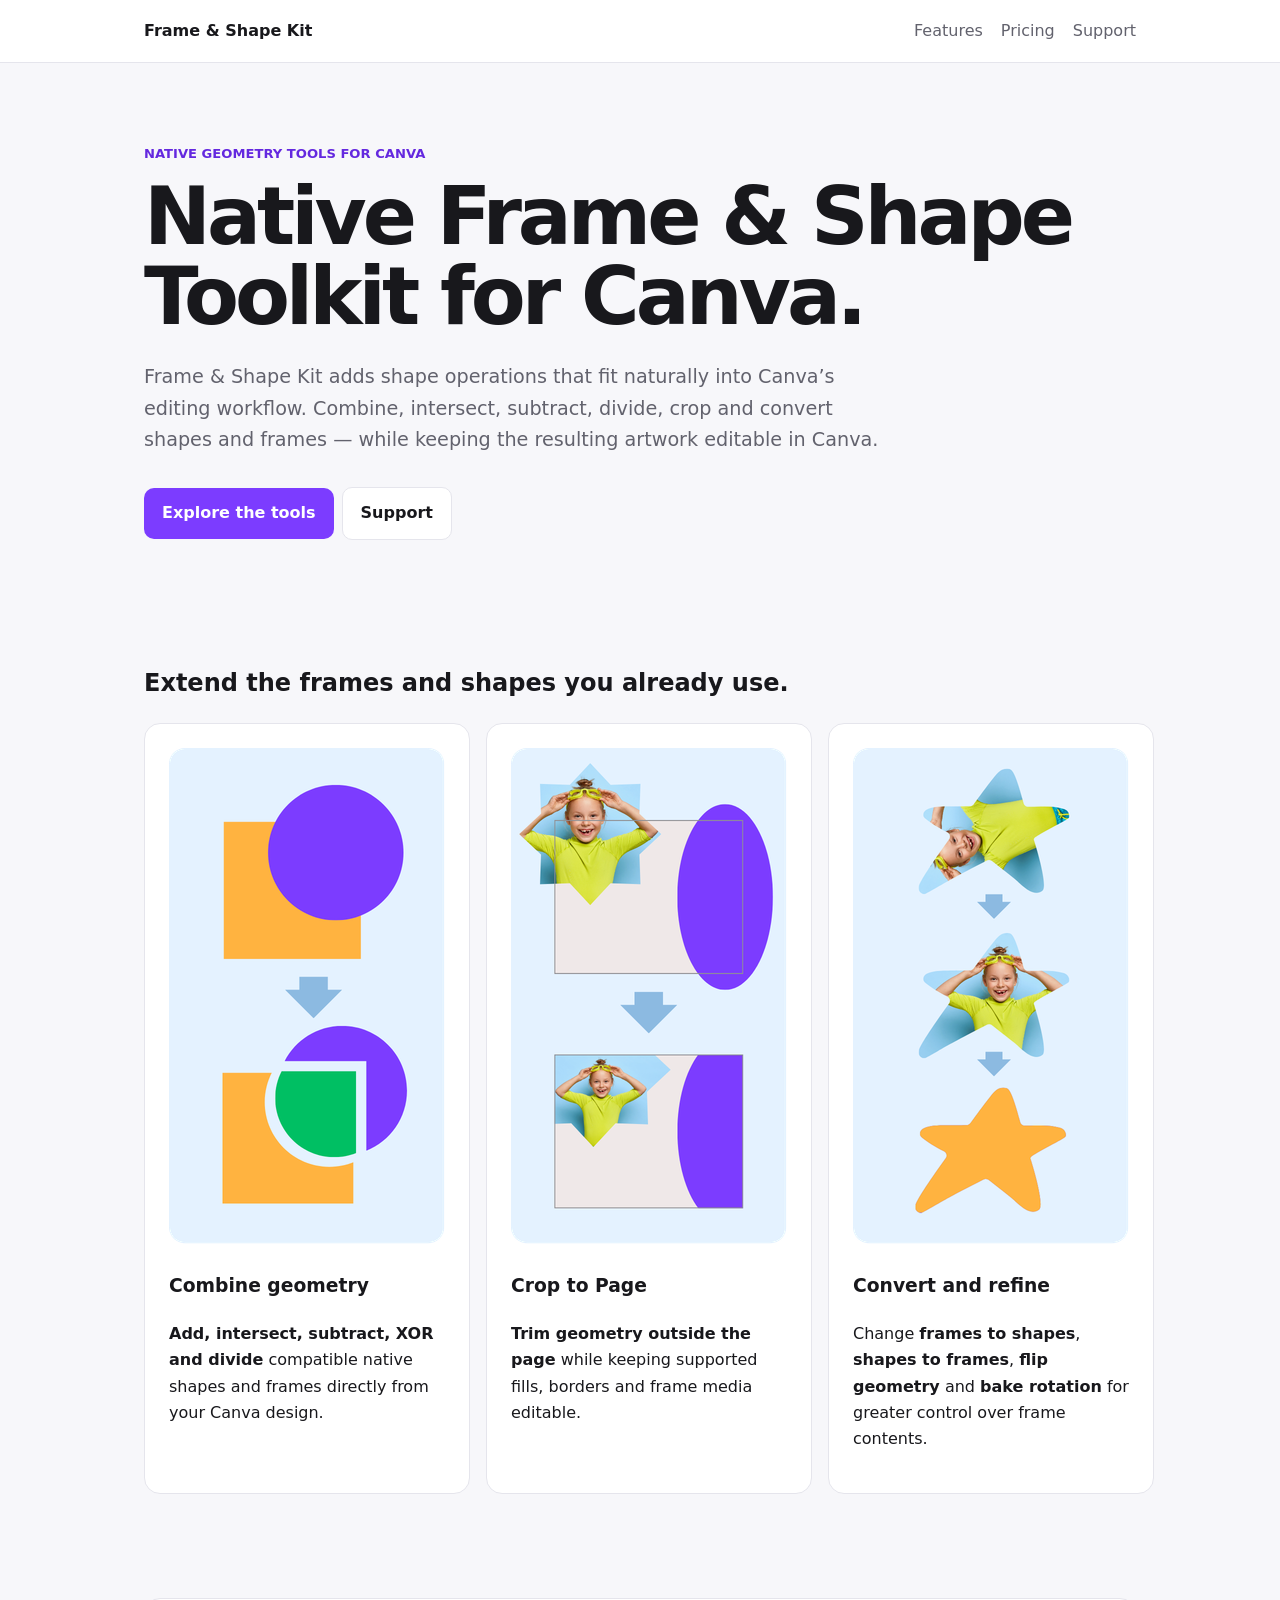
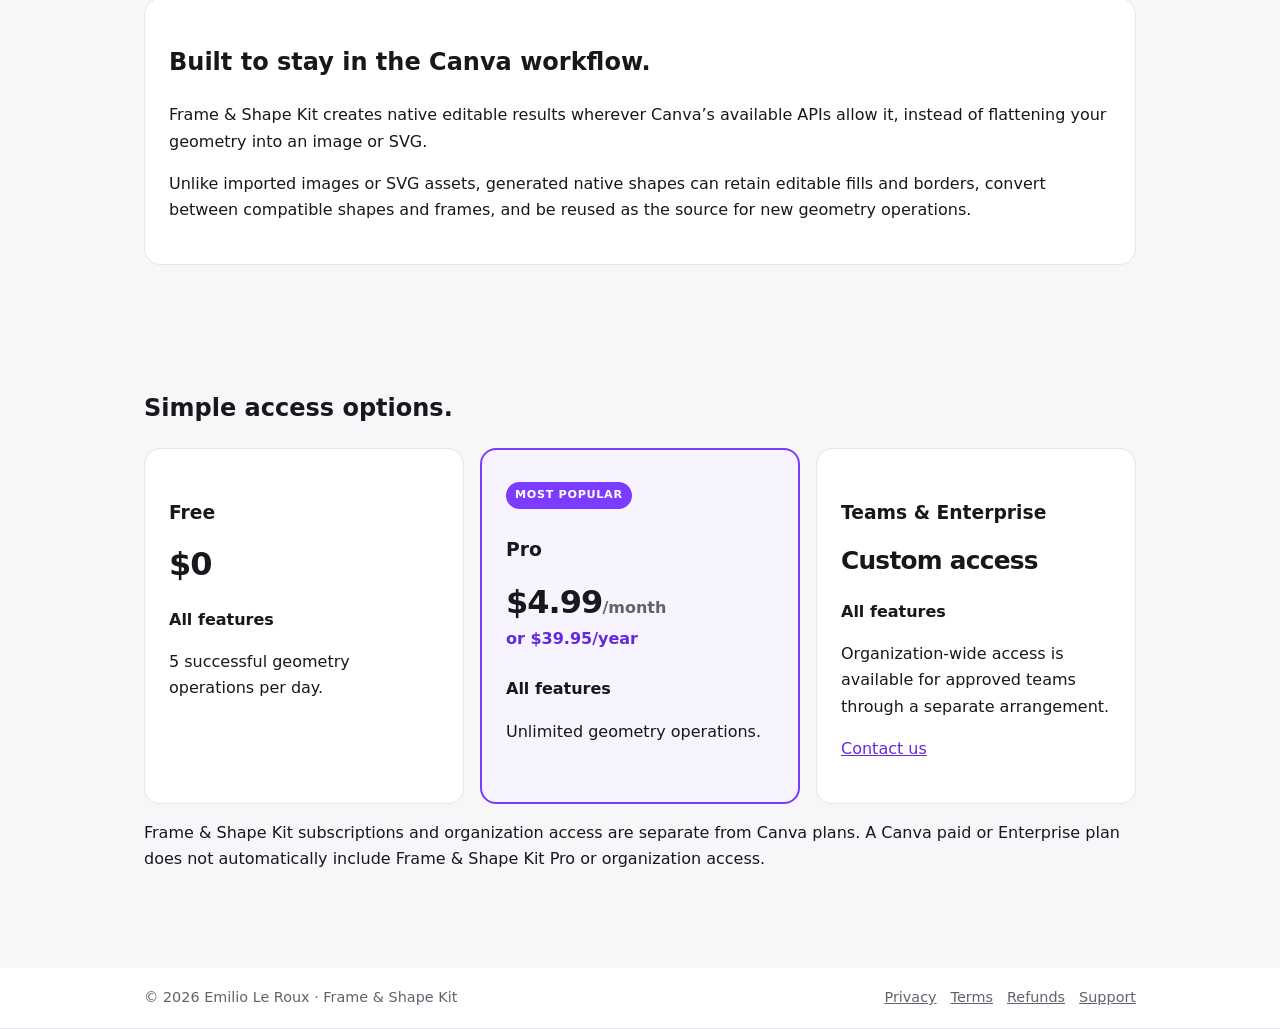
==== commit 4857408c: "Added 'flip' feature to card" ====
--- a/frame-shape-kit/index.html
+++ b/frame-shape-kit/index.html
@@ -51,7 +51,7 @@
                     <img class="feature-image" src="/frame-shape-kit/images/card3.png"
                         alt="Example of converting a Canva frame into an editable native shape">
                     <h3>Convert and refine</h3>
-                    <p>Change compatible <b>shapes to frames, frames to shapes</b>, and <b>bake rotation</b> for greater
+                    <p>Change <b>frames to shapes</b>, <b>shapes to frames</b>, <b>flip geometry</b> and <b>bake rotation</b> for greater
                         control over frame contents.</p>
                 </div>
             </div>
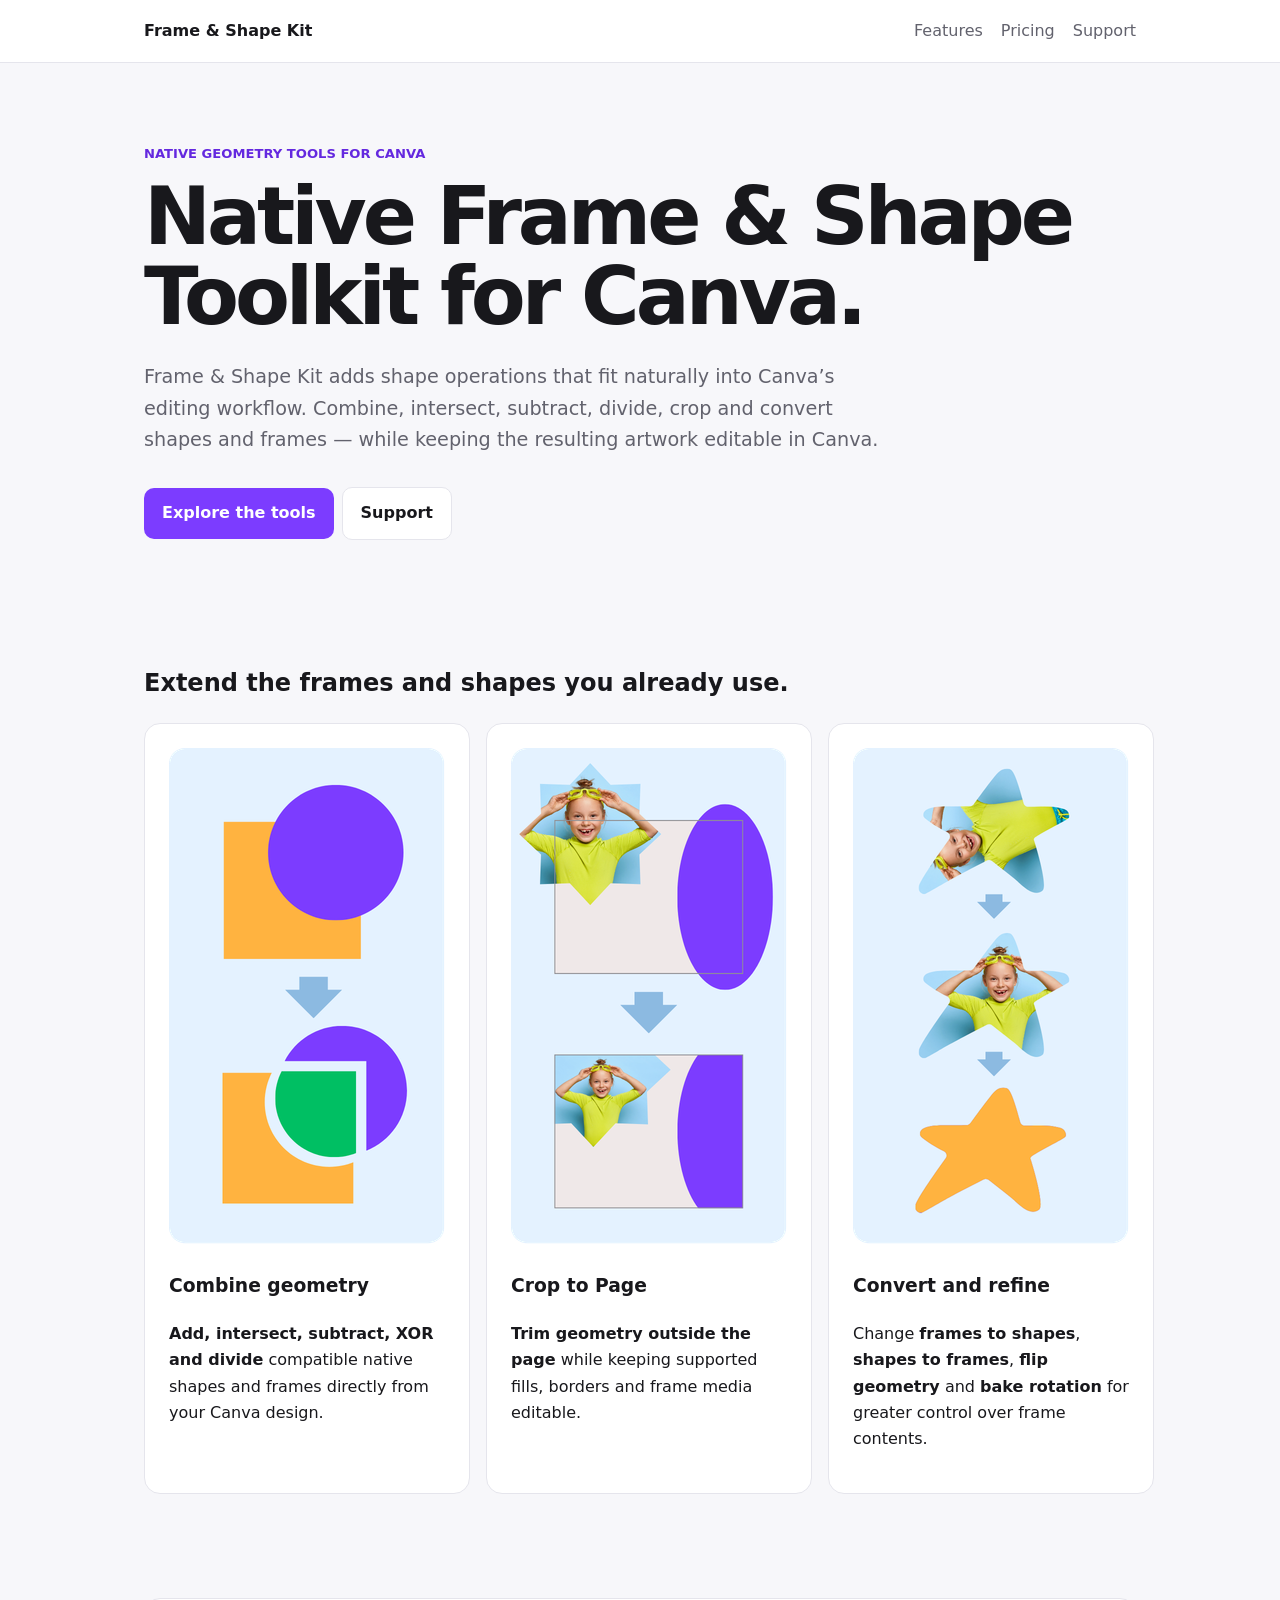
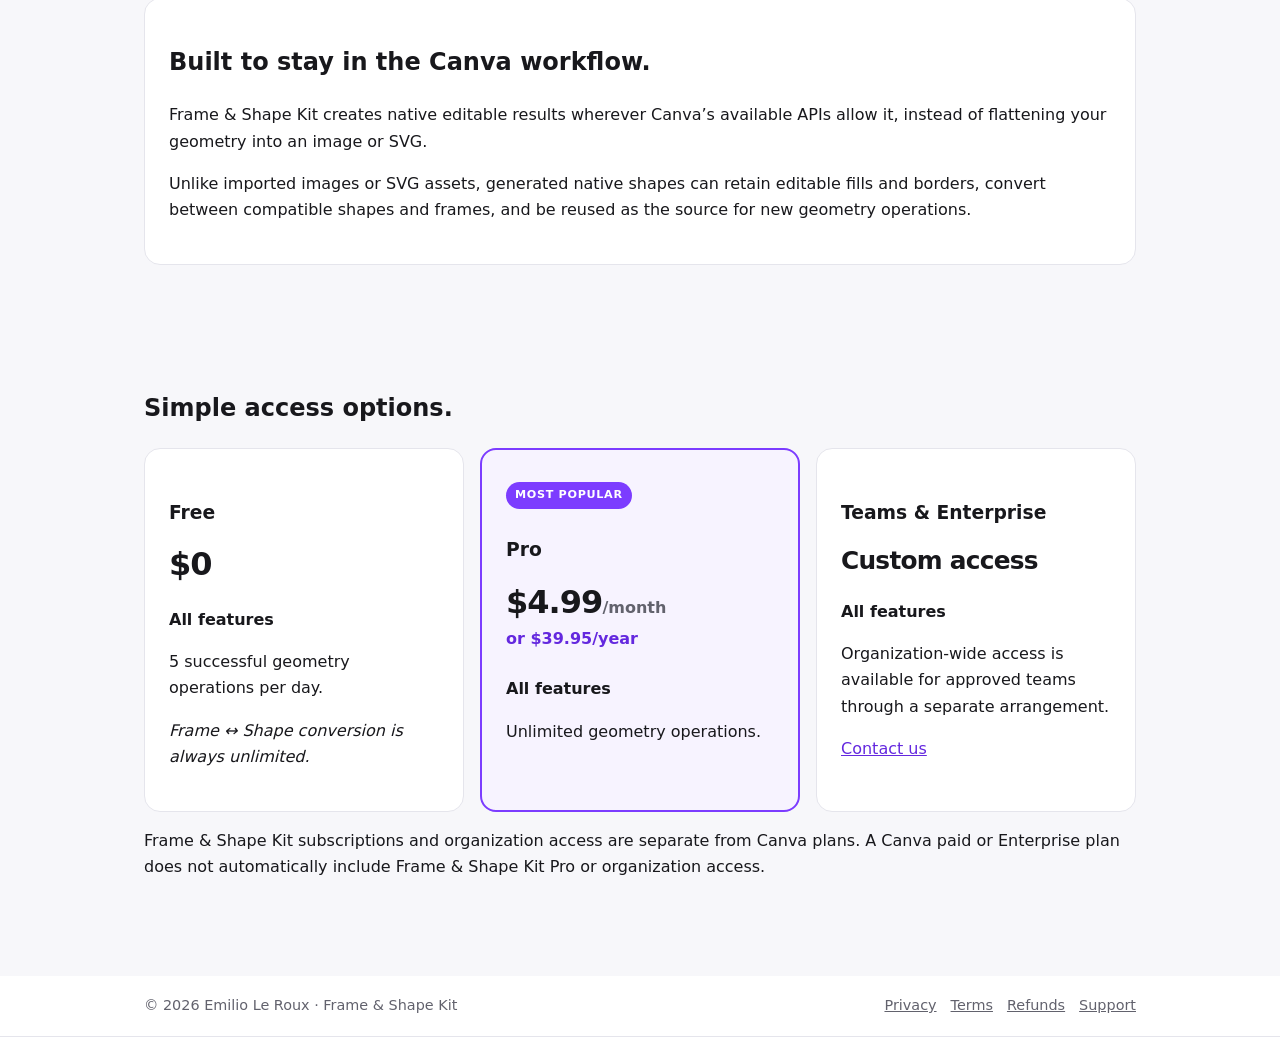
==== commit dd7011c4: "Added Reload page warning for Pro upgrade" ====
--- a/frame-shape-kit/index.html
+++ b/frame-shape-kit/index.html
@@ -76,6 +76,7 @@
                     <p class="price">$0</p>
                     <p class="plan-feature"><strong>All features</strong></p>
                     <p>5 successful geometry operations per day.</p>
+                    <p><i>Frame ↔ Shape conversion is always unlimited.</i></p>
                 </div>
 
                 <div class="card pricing-card pricing-card-pro">
